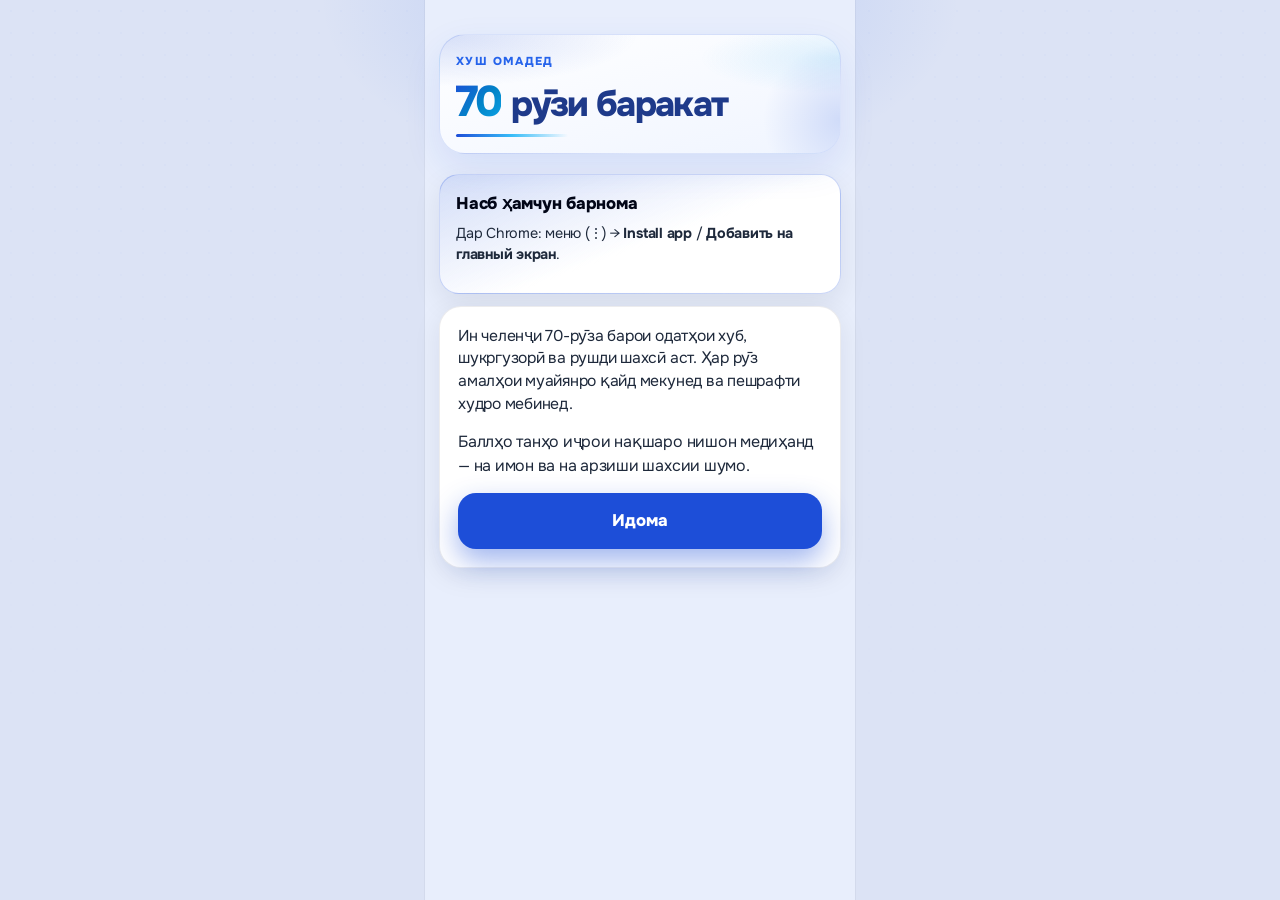
==== index.html @ 924b35f1 "fix: 404 guide paths + deploy guide images" ====
<!doctype html>
<html lang="tg">
  <head>
    <meta charset="UTF-8" />
    <meta
      name="viewport"
      content="width=device-width, initial-scale=1, maximum-scale=1, viewport-fit=cover, user-scalable=no"
    />
    <meta name="theme-color" content="#1d4ed8" media="(prefers-color-scheme: light)" />
    <meta name="theme-color" content="#0b1220" media="(prefers-color-scheme: dark)" />
    <meta name="theme-color" content="#1d4ed8" />
    <meta name="mobile-web-app-capable" content="yes" />
    <meta name="apple-mobile-web-app-capable" content="yes" />
    <meta name="apple-mobile-web-app-status-bar-style" content="default" />
    <meta name="apple-mobile-web-app-title" content="70 рӯзи баракат" />
    <meta name="application-name" content="70 рӯзи баракат" />
    <meta name="description" content="70 рӯзи баракат — челенҷи рушди шахсӣ ва одатҳои ҳаррӯза" />
    <link rel="icon" type="image/svg+xml" href="./favicon.svg" />
    <link rel="apple-touch-icon" href="./apple-touch-icon.png" />
    <link rel="preconnect" href="https://fonts.googleapis.com" />
    <link rel="preconnect" href="https://fonts.gstatic.com" crossorigin />
    <link
      href="https://fonts.googleapis.com/css2?family=Onest:wght@400;500;600;700;800&family=Noto+Naskh+Arabic:wght@400;600;700&display=swap"
      rel="stylesheet"
    />
    <title>70 рӯзи баракат</title>
    <script type="module" crossorigin src="./assets/index-BvGqB0F6.js"></script>
    <link rel="stylesheet" crossorigin href="./assets/index-CPf7qtQz.css">
  <link rel="manifest" href="./manifest.webmanifest"><script id="vite-plugin-pwa:register-sw" src="./registerSW.js"></script></head>
  <body>
    <div id="root"></div>
  </body>
</html>
---- assets/index-CPf7qtQz.css ----
:root,[data-theme=light]{--bg: #e8eefc;--bg-elevated: #ffffff;--bg-card: #ffffff;--bg-card-hover: #ffffff;--border: rgba(15, 23, 42, .08);--border-strong: rgba(15, 23, 42, .14);--text: #020617;--text-muted: #1e293b;--text-soft: #475569;--primary: #1d4ed8;--primary-dim: rgba(29, 78, 216, .12);--primary-strong: #1e40af;--primary-ink: #ffffff;--accent: #ea580c;--accent-dim: rgba(234, 88, 12, .12);--violet: #0f766e;--violet-dim: rgba(15, 118, 110, .12);--danger: #dc2626;--danger-dim: rgba(220, 38, 38, .1);--success: #059669;--success-dim: rgba(5, 150, 105, .12);--shadow: 0 10px 28px rgba(15, 23, 42, .08);--shadow-lg: 0 18px 44px rgba(29, 78, 216, .16);--radius: 22px;--radius-sm: 16px;--nav-h: 72px;--safe-bottom: env(safe-area-inset-bottom, 0px);--font: "Onest", "Segoe UI", Tahoma, sans-serif;--mesh-1: rgba(29, 78, 216, .2);--mesh-2: rgba(234, 88, 12, .14);color-scheme:light}[data-theme=dark]{--bg: #0b1220;--bg-elevated: #111827;--bg-card: #152033;--bg-card-hover: #1a2740;--border: rgba(226, 232, 240, .08);--border-strong: rgba(226, 232, 240, .16);--text: #f1f5f9;--text-muted: #94a3b8;--text-soft: #64748b;--primary: #60a5fa;--primary-dim: rgba(96, 165, 250, .16);--primary-strong: #3b82f6;--primary-ink: #0b1220;--accent: #fbbf24;--accent-dim: rgba(251, 191, 36, .14);--violet: #818cf8;--violet-dim: rgba(129, 140, 248, .16);--danger: #fb7185;--danger-dim: rgba(251, 113, 133, .14);--success: #34d399;--success-dim: rgba(52, 211, 153, .14);--shadow: 0 12px 40px rgba(0, 0, 0, .35);--shadow-lg: 0 24px 60px rgba(37, 99, 235, .18);--mesh-1: rgba(96, 165, 250, .12);--mesh-2: rgba(251, 191, 36, .08);color-scheme:dark}*{box-sizing:border-box}html,body,#root{min-height:100%}body{margin:0;font-family:var(--font);background:var(--bg);color:var(--text);line-height:1.55;-webkit-font-smoothing:antialiased;letter-spacing:-.015em}body:before{content:"";position:fixed;top:0;right:0;bottom:0;left:0;pointer-events:none;z-index:-1;background:radial-gradient(ellipse 80% 55% at 8% -8%,var(--mesh-1),transparent 52%),radial-gradient(ellipse 70% 45% at 92% 0%,var(--mesh-2),transparent 48%),radial-gradient(ellipse 60% 40% at 50% 110%,rgba(79,70,229,.12),transparent 55%),linear-gradient(180deg,#f8faff 0%,var(--bg) 45%,#e8eeff 100%)}body:after{content:"";position:fixed;top:0;right:0;bottom:0;left:0;pointer-events:none;z-index:-1;opacity:.35;background-image:radial-gradient(rgba(37,99,235,.06) 1px,transparent 1px);background-size:22px 22px;-webkit-mask-image:linear-gradient(180deg,#000 20%,transparent 90%);mask-image:linear-gradient(180deg,#000 20%,transparent 90%)}button,input,select,textarea{font:inherit;color:inherit}a{color:var(--primary);text-decoration:none}a:hover{text-decoration:underline}:focus-visible{outline:2px solid var(--primary);outline-offset:3px}.arabic{font-family:Noto Naskh Arabic,Amiri,serif;direction:rtl;text-align:right;line-height:2.05;font-size:1.28em}@media(prefers-reduced-motion:reduce){*,*:before,*:after{animation-duration:.01ms!important;animation-iteration-count:1!important;transition-duration:.01ms!important;scroll-behavior:auto!important}}@keyframes rise-in{0%{opacity:0;transform:translateY(12px)}to{opacity:1;transform:translateY(0)}}@keyframes soft-pulse{0%,to{box-shadow:0 0 #2563eb40}50%{box-shadow:0 0 0 10px #2563eb00}}@keyframes shimmer{0%{background-position:0% 50%}to{background-position:100% 50%}}@keyframes brand-in{0%{opacity:0;transform:translateY(14px)}to{opacity:1;transform:translateY(0)}}@keyframes brand-line{0%{transform:scaleX(0);opacity:0}to{transform:scaleX(1);opacity:1}}@keyframes ring-pop{0%{opacity:0;transform:scale(.82)}70%{transform:scale(1.04)}to{opacity:1;transform:scale(1)}}@keyframes masthead-glow{0%,to{opacity:.55}50%{opacity:.9}}.app-shell{min-height:100dvh;padding-bottom:calc(var(--nav-h) + var(--safe-bottom) + 48px);max-width:430px;margin:0 auto;position:relative;box-shadow:0 0 0 1px #0f172a0a;background:var(--bg)}html{scroll-padding-bottom:calc(var(--nav-h) + var(--safe-bottom) + 48px)}@media(display-mode:standalone){.app-shell{max-width:100%;box-shadow:none}body:before{background:radial-gradient(ellipse 80% 50% at 10% -10%,var(--mesh-1),transparent 52%),radial-gradient(ellipse 70% 40% at 90% 0%,var(--mesh-2),transparent 48%),var(--bg)}}.install-box{padding:16px;border-radius:20px;background:linear-gradient(160deg,#1d4ed81a,#fff 55%);border:1.5px solid rgba(29,78,216,.22);box-shadow:var(--shadow)}.install-box strong{display:block;font-size:1.05rem;font-weight:800;margin-bottom:6px;color:var(--text)}.install-box p{margin:0 0 12px;font-size:.9rem;color:var(--text-muted);line-height:1.45}.install-box.is-done{background:linear-gradient(160deg,#0596691a,#fff 55%);border-color:#05966947}.install-box.is-done p{margin-bottom:0}.install-ios-lead{margin-bottom:10px!important}.install-steps{margin:0;padding:0 0 0 1.2rem;display:flex;flex-direction:column;gap:8px;font-size:.92rem;font-weight:600;color:var(--text);line-height:1.4}.install-steps li::marker{font-weight:900;color:var(--primary)}.social-pick-grid{display:grid;grid-template-columns:1fr 1fr;gap:8px}.social-pick{min-height:48px;border-radius:14px;border:1.5px solid var(--border-strong);background:#f8fafc;font-weight:800;font-size:.9rem;color:var(--text);cursor:pointer;-webkit-tap-highlight-color:transparent}.social-pick.on{background:var(--primary);border-color:transparent;color:#fff;box-shadow:0 6px 16px #1d4ed847}.block-preview-screen{margin-top:8px;min-height:220px;border-radius:18px;background:#000;color:#e2e8f0;padding:28px 20px;display:flex;flex-direction:column;align-items:center;justify-content:center;text-align:center;gap:12px}.block-preview-screen strong{color:#fff;font-size:1.35rem}.block-preview-screen p{margin:0;white-space:pre-line;line-height:1.45;font-size:.92rem}.perm-row{display:flex;align-items:center;justify-content:space-between;gap:10px;padding:10px 0;border-bottom:1px solid var(--border);font-weight:700;font-size:.92rem}.perm-row:last-of-type{border-bottom:0}.ios-steps{margin:0;padding-inline-start:1.2rem;color:var(--text-muted);font-size:.92rem;line-height:1.5}.ios-steps li{margin-bottom:8px}.block-shield{position:fixed;top:0;right:0;bottom:0;left:0;z-index:300;background:#000;color:#e2e8f0;display:flex;flex-direction:column;align-items:center;justify-content:center;text-align:center;padding:32px 24px calc(32px + var(--nav-h) + var(--safe-bottom));gap:14px;animation:rise-in .25s ease both}.block-shield-brand{margin:0;color:#60a5fa;font-weight:800;font-size:.85rem;letter-spacing:.06em;text-transform:uppercase}.block-shield h2{margin:0;color:#fff;font-size:1.6rem}.block-shield-body{margin:0 0 12px;white-space:pre-line;line-height:1.5;max-width:22rem}.block-shield .btn{width:min(100%,280px)}.app-main{width:100%;margin:0 auto;padding:14px 14px 20px;animation:rise-in .4s ease both;padding-left:max(14px,env(safe-area-inset-left));padding-right:max(14px,env(safe-area-inset-right))}.phone-stack{display:flex;flex-direction:column;gap:12px}.phone-header{padding:2px 2px 0}.phone-greeting{font-size:1.45rem!important;margin-bottom:2px!important}.phone-date{margin:4px 0 0;color:var(--text-soft);font-size:.86rem;font-weight:600}.home-phone{gap:14px}.home-masthead{position:relative;overflow:hidden;border-radius:26px;padding:18px 16px 16px;background:radial-gradient(ellipse 90% 80% at 0% 0%,rgba(29,78,216,.18),transparent 55%),radial-gradient(ellipse 70% 60% at 100% 20%,rgba(14,165,233,.12),transparent 50%),linear-gradient(165deg,#fff,#f0f5ff);border:1px solid rgba(29,78,216,.14);box-shadow:0 14px 36px #1d4ed81a;animation:brand-in .55s cubic-bezier(.22,1,.36,1) both}.home-masthead:after{content:"";position:absolute;inset:auto -20% -40% auto;width:160px;height:160px;border-radius:50%;background:radial-gradient(circle,rgba(29,78,216,.16),transparent 68%);pointer-events:none;animation:masthead-glow 5s ease-in-out infinite}[data-theme=dark] .home-masthead{background:radial-gradient(ellipse 90% 80% at 0% 0%,rgba(96,165,250,.18),transparent 55%),radial-gradient(ellipse 70% 60% at 100% 20%,rgba(56,189,248,.1),transparent 50%),linear-gradient(165deg,#152033,#0f172a);border-color:#93c5fd29;box-shadow:0 16px 40px #00000059}.onboarding-masthead{margin-bottom:8px}.home-top-row{position:relative;z-index:1;display:flex;align-items:flex-start;justify-content:space-between;gap:12px}.home-brand-eyebrow{margin:0 0 8px;font-size:.72rem;font-weight:800;letter-spacing:.12em;text-transform:uppercase;color:#2563eb;animation:brand-in .5s cubic-bezier(.22,1,.36,1) .05s both}[data-theme=dark] .home-brand-eyebrow{color:#93c5fd}.home-brand-title{margin:0;display:flex;flex-wrap:wrap;align-items:baseline;gap:.18em .28em;font-size:clamp(1.7rem,6.8vw,2.2rem);font-weight:800;letter-spacing:-.045em;line-height:1.05;color:#0f172a;max-width:12.5ch;animation:brand-in .55s cubic-bezier(.22,1,.36,1) .1s both}.home-brand-num{display:inline-block;font-size:1.22em;background:linear-gradient(135deg,#1d4ed8,#0284c7 55%,#0ea5e9);-webkit-background-clip:text;background-clip:text;color:transparent;letter-spacing:-.06em}.home-brand-rest{color:#1e3a8a}[data-theme=dark] .home-brand-title{color:#e2e8f0}[data-theme=dark] .home-brand-rest{color:#bfdbfe}[data-theme=dark] .home-brand-num{background:linear-gradient(135deg,#93c5fd,#38bdf8);-webkit-background-clip:text;background-clip:text;color:transparent}.home-brand-line{display:block;width:min(112px,40%);height:3px;margin:10px 0 0;border-radius:999px;background:linear-gradient(90deg,#1d4ed8,#38bdf8,transparent);transform-origin:left center;animation:brand-line .7s cubic-bezier(.22,1,.36,1) .28s both}.onboarding-brand{max-width:none}.home-hello{margin:12px 0 0;font-size:1.02rem;font-weight:700;letter-spacing:-.02em;line-height:1.25;color:var(--text);animation:brand-in .55s cubic-bezier(.22,1,.36,1) .22s both}.home-date{margin:3px 0 0;font-size:.82rem;font-weight:600;color:var(--text-soft);animation:brand-in .55s cubic-bezier(.22,1,.36,1) .28s both}.day-ring{width:62px;height:62px;border-radius:20px;background:linear-gradient(155deg,#3b82f6,#1d4ed8 55%,#1e40af);color:#fff;display:grid;place-content:center;text-align:center;box-shadow:0 12px 28px #1d4ed861,inset 0 1px #ffffff40;flex-shrink:0;line-height:1;animation:ring-pop .65s cubic-bezier(.22,1,.36,1) .18s both}.day-ring strong{font-size:1.4rem;font-weight:800;letter-spacing:-.04em}.day-ring span{font-size:.68rem;font-weight:700;opacity:.88}@media(prefers-reduced-motion:reduce){.home-masthead,.home-masthead:after,.home-brand-eyebrow,.home-brand-title,.home-brand-line,.home-hello,.home-date,.day-ring{animation:none!important}}.hero-shukr{border-radius:24px;padding:18px;background:radial-gradient(circle at 92% -10%,rgba(234,88,12,.22),transparent 42%),linear-gradient(165deg,#fff7ed,#fff 55%);border:1px solid rgba(234,88,12,.28);box-shadow:0 16px 40px #ea580c24;animation:rise-in .45s ease both}.hero-shukr.is-done{background:linear-gradient(165deg,#ecfdf5,#fff 60%);border-color:#05966947;box-shadow:0 12px 30px #0596691f}.hero-step{display:inline-block;font-size:.72rem;font-weight:800;letter-spacing:.04em;text-transform:uppercase;color:#c2410c;background:#ea580c1f;padding:5px 10px;border-radius:999px}.hero-shukr.is-done .hero-step{color:var(--success);background:var(--success-dim)}.hero-shukr h2{margin:10px 0 8px;font-size:1.5rem;font-weight:800;letter-spacing:-.03em;color:var(--text)}.hero-shukr p{margin:0 0 14px;color:var(--text-muted);font-size:.92rem;line-height:1.45;display:-webkit-box;-webkit-line-clamp:2;-webkit-box-orient:vertical;overflow:hidden}.score-strip{border-radius:20px;padding:14px 16px;background:#fff;border:1px solid var(--border);box-shadow:var(--shadow);animation:rise-in .5s ease both}.score-strip-top{display:flex;align-items:flex-end;justify-content:space-between;gap:10px;margin-bottom:10px}.score-strip-label{margin:0 0 2px;font-size:.72rem;font-weight:800;letter-spacing:.04em;text-transform:uppercase;color:var(--text-soft)}.score-strip-num{margin:0;font-size:1.85rem;font-weight:800;letter-spacing:-.04em;line-height:1;color:var(--text)}.score-strip-num span{font-size:.95rem;font-weight:700;color:var(--text-soft)}.score-strip-link{min-width:52px;min-height:40px;display:grid;place-items:center;border-radius:14px;background:var(--primary-dim);color:var(--primary);font-weight:800;font-size:.95rem;text-decoration:none}.score-strip-hint{margin:8px 0 0;font-size:.84rem;font-weight:600;color:var(--text-muted)}.acts-block{display:flex;flex-direction:column;gap:10px}.acts-head{display:flex;align-items:baseline;justify-content:space-between;gap:8px;padding:0 2px}.acts-head h2{margin:0;font-size:1.05rem;font-weight:800}.acts-head span{font-size:.82rem;font-weight:700;color:var(--text-soft)}.acts-toggle{width:100%;min-height:44px;border:1px dashed rgba(29,78,216,.28);border-radius:14px;background:#1d4ed80f;color:var(--primary);font-weight:800;font-size:.9rem;cursor:pointer}.acts-locked-hint{margin:0;padding:8px 12px;border-radius:12px;background:#0f172a0a;color:var(--text-soft);font-size:.82rem;font-weight:700;text-align:center}.acts-all-done{padding:22px 16px;border-radius:18px;background:#05966914;border:1px solid rgba(5,150,105,.2);text-align:center}.acts-all-done-title{margin:0 0 6px;font-size:1.15rem;font-weight:800;color:var(--success)}.acts-all-done-hint{margin:0;font-size:.88rem;color:var(--text-soft);font-weight:600}.act-card{display:flex;flex-direction:column;gap:12px;padding:14px;border-radius:18px;background:#fff;border:1px solid var(--border);box-shadow:0 6px 18px #0f172a0d;animation:rise-in .35s ease both}.act-card.done{border-color:#05966959;background:linear-gradient(180deg,#f0fdf4,#fff)}.act-card.missed{border-color:#dc262640}.act-card.na{opacity:.7}.act-card-top{display:flex;align-items:flex-start;justify-content:space-between;gap:10px}.act-card-title{margin:0;font-size:1.02rem;font-weight:800;letter-spacing:-.02em;line-height:1.3}.act-card-meta{display:flex;flex-wrap:wrap;gap:6px;margin-top:6px}.act-pts{font-size:.8rem;font-weight:800;color:var(--success)}.chip{display:inline-flex;align-items:center;padding:4px 9px;border-radius:999px;font-size:.75rem;font-weight:800;background:var(--primary-dim);color:var(--primary)}.chip-ok{background:var(--success-dim);color:var(--success)}.chip-no{background:var(--danger-dim);color:var(--danger)}.act-desc{padding:10px 12px;border-radius:12px;background:#1d4ed80f;font-size:.9rem;color:var(--text-muted);line-height:1.45}.act-desc p{margin:0}.act-quote{margin-top:8px!important;font-style:italic}.act-actions{display:grid;grid-template-columns:1.25fr 1fr;gap:10px}.act-actions:has(>:nth-child(3)){grid-template-columns:1.2fr 1fr .72fr}.tap-btn{min-height:58px;border-radius:16px;border:1.5px solid var(--border-strong);background:#f8fafc;font-weight:800;font-size:1.05rem;color:var(--text-muted);cursor:pointer;-webkit-tap-highlight-color:transparent;touch-action:manipulation;transition:transform .12s ease,background .15s ease,color .15s ease;scroll-margin-bottom:calc(var(--nav-h) + var(--safe-bottom) + 24px)}.tap-btn:active{transform:scale(.97)}.tap-btn.tap-yes.on{background:var(--success);border-color:transparent;color:#fff;box-shadow:0 8px 20px #0596694d}.tap-btn.tap-no.on{background:var(--danger);border-color:transparent;color:#fff;box-shadow:0 8px 20px #dc262647}.tap-btn.tap-na.on{background:#0f766e;border-color:transparent;color:#fff}.social-quick{display:flex;flex-direction:column;gap:8px}.social-hint{margin:0;font-size:.85rem;font-weight:600;color:var(--text-soft)}.social-grid{display:grid;grid-template-columns:repeat(5,1fr);gap:6px}.social-chip{min-height:48px;border-radius:14px;border:1.5px solid var(--border-strong);background:#f8fafc;font-weight:800;font-size:.82rem;color:var(--text);cursor:pointer;-webkit-tap-highlight-color:transparent}.social-chip.on{background:var(--primary);border-color:transparent;color:#fff;box-shadow:0 6px 16px #1d4ed84d}.social-result{margin:0;font-size:.85rem;font-weight:700;color:var(--text-muted)}.btn-xl{min-height:56px!important;font-size:1.05rem!important;border-radius:18px!important}.done-banner{min-height:52px;display:grid;place-items:center;border-radius:16px;background:var(--success-dim);color:var(--success);font-weight:800}.info-dot{width:40px;height:40px;border-radius:50%;border:1px solid var(--border-strong);background:#fff;font-weight:800;color:var(--primary);cursor:pointer;flex-shrink:0}.brand-mark{display:inline-flex;align-items:center;gap:8px;font-size:.78rem;font-weight:800;letter-spacing:.05em;text-transform:uppercase;color:#1e40af;margin:0 0 8px}.brand-mark:before{content:"";width:8px;height:8px;border-radius:50%;background:var(--primary);animation:soft-pulse 2.4s ease infinite}.page-title{font-size:clamp(1.6rem,4.5vw,2rem);font-weight:800;letter-spacing:-.04em;line-height:1.12;margin:0 0 6px}.page-sub{margin:0 0 20px;color:var(--text-muted);font-size:.98rem;line-height:1.45}.section-head{display:flex;align-items:baseline;justify-content:space-between;gap:12px;margin:8px 0 12px}.section-head h2{margin:0;font-size:1.08rem;font-weight:800;letter-spacing:-.02em}.section-head a{font-size:.88rem;font-weight:700;white-space:nowrap}.card{background:#fff;border:1px solid var(--border);border-radius:var(--radius);padding:18px;box-shadow:0 8px 28px #0f172a14;animation:rise-in .5s ease both}.card:nth-child(2){animation-delay:.04s}.card:nth-child(3){animation-delay:.08s}.stack>.card+.card{margin-top:14px}.phone-stack>.card+.card{margin-top:0}.card-quiet{box-shadow:none;background:var(--bg-elevated)}.card-gold{border:1px solid rgba(245,158,11,.45);background:linear-gradient(160deg,#fff8e7,#fff 58%);position:relative;overflow:hidden;padding:20px 18px 18px;box-shadow:0 14px 36px #f59e0b2e}[data-theme=dark] .card-gold{background:linear-gradient(160deg,#2a2114,#152033 55%)}.card-gold:after{content:"";position:absolute;top:-60px;right:-40px;width:180px;height:180px;border-radius:50%;background:radial-gradient(circle,rgba(245,158,11,.28),transparent 68%);pointer-events:none;animation:soft-pulse 3s ease infinite}.score-hero{display:grid;gap:14px}.score-hero .score-num{font-size:clamp(2.1rem,6vw,2.6rem);font-weight:800;letter-spacing:-.05em;line-height:1;margin:0;color:var(--text)}.score-hero .score-label{margin:0 0 4px;font-size:.78rem;font-weight:800;color:var(--text-soft);text-transform:uppercase;letter-spacing:.06em}.muted{color:var(--text-muted)}.soft{color:var(--text-soft)}.stack{display:flex;flex-direction:column;gap:14px}.row{display:flex;align-items:center;gap:10px}.row-between{display:flex;align-items:center;justify-content:space-between;gap:12px}.btn{-webkit-appearance:none;-moz-appearance:none;appearance:none;border:1px solid transparent;border-radius:16px;min-height:52px;padding:0 18px;font-weight:800;cursor:pointer;display:inline-flex;align-items:center;justify-content:center;gap:8px;letter-spacing:-.01em;transition:transform .15s ease,background .15s ease,box-shadow .15s ease;text-decoration:none;-webkit-tap-highlight-color:transparent;touch-action:manipulation;-webkit-user-select:none;user-select:none}.btn:hover{text-decoration:none}.btn:active{transform:scale(.98)}.btn-primary{background:#1d4ed8!important;color:#fff!important;box-shadow:0 12px 28px #1d4ed86b}.btn-primary:hover{background:#1e40af!important;color:#fff!important;filter:none}.btn-primary:active{background:#1e3a8a!important}.btn-secondary{background:var(--primary-dim);color:var(--primary)}.btn-ghost{background:transparent;border-color:var(--border-strong);color:var(--text)}.btn-danger{background:var(--danger-dim);color:var(--danger)}.btn-block{width:100%}.btn-sm{min-height:38px;padding:0 12px;font-size:.86rem;border-radius:12px}.btn:disabled{opacity:.45;cursor:not-allowed}.field{display:flex;flex-direction:column;gap:6px}.field label{font-size:.88rem;color:var(--text-muted);font-weight:700}.field input,.field select,.field textarea{min-height:50px;border-radius:14px;border:1px solid var(--border-strong);background:var(--bg-elevated);padding:12px 14px;transition:border-color .15s ease,box-shadow .15s ease}.field input:focus,.field select:focus,.field textarea:focus{border-color:var(--primary);box-shadow:0 0 0 4px var(--primary-dim);outline:none}.field textarea{min-height:96px;resize:vertical}input[type=range]{accent-color:var(--primary);width:100%}.progress-track{height:9px;border-radius:999px;background:#0f172a14;overflow:hidden}[data-theme=dark] .progress-track{background:#ffffff14}.progress-fill{height:100%;border-radius:inherit;background:linear-gradient(90deg,var(--primary),#38bdf8,var(--accent));background-size:200% 100%;width:0%;transition:width .4s ease;animation:shimmer 2.8s linear infinite}.pill{display:inline-flex;align-items:center;gap:6px;padding:5px 11px;border-radius:999px;font-size:.78rem;font-weight:800;background:var(--violet-dim);color:var(--violet)}.pill-teal,.pill-primary{background:var(--primary-dim);color:var(--primary)}.pill-gold{background:var(--accent-dim);color:#b45309}[data-theme=dark] .pill-gold{color:var(--accent)}.bottom-nav{position:fixed;left:50%;transform:translate(-50%);bottom:calc(6px + var(--safe-bottom));width:min(410px,calc(100% - 16px));height:var(--nav-h);padding:6px 4px;background:#fffffff0;-webkit-backdrop-filter:blur(20px) saturate(1.35);backdrop-filter:blur(20px) saturate(1.35);border:1px solid rgba(15,23,42,.06);border-radius:26px;display:grid;grid-template-columns:repeat(5,1fr);z-index:40;box-shadow:0 14px 36px #0f172a24}[data-theme=dark] .bottom-nav{background:#111827eb;border-color:#ffffff14;box-shadow:0 16px 40px #00000073}.nav-item{display:flex;flex-direction:column;align-items:center;justify-content:center;gap:4px;text-decoration:none;color:var(--text-soft);min-height:calc(var(--nav-h) - 12px);border-radius:18px;padding:4px 2px;-webkit-tap-highlight-color:transparent;transition:color .18s ease;position:relative;z-index:1}.nav-item .nav-icon,.nav-item svg{pointer-events:none}.nav-item:hover{text-decoration:none;color:var(--text)}.nav-bubble{width:40px;height:32px;border-radius:12px;display:grid;place-items:center;transition:background .18s ease,color .18s ease,transform .18s ease}.nav-label{font-size:.62rem;font-weight:800;line-height:1;letter-spacing:-.01em}.nav-item.active{color:var(--primary)}.nav-item.active .nav-bubble{background:linear-gradient(160deg,#3b82f6,#1d4ed8);color:#fff;transform:translateY(-1px);box-shadow:0 6px 14px #1d4ed859}.nav-icon{width:20px;height:20px}.check-list{display:flex;flex-direction:column;gap:10px}.activity-item{display:flex;flex-direction:column;gap:12px;padding:14px;border-radius:18px;border:1px solid var(--border);background:#fff;transition:transform .15s ease,border-color .15s ease;animation:rise-in .4s ease both;box-shadow:0 4px 14px #0f172a0a}.activity-item:active{transform:scale(.995)}.activity-item.done{border-color:#05966959;background:color-mix(in srgb,var(--success-dim) 55%,var(--bg-elevated))}.activity-item.missed{border-color:#e11d4840}.activity-item.na{opacity:.65}.activity-top{display:flex;align-items:flex-start;justify-content:space-between;gap:10px}.activity-title{margin:0;font-size:1rem;font-weight:800;letter-spacing:-.02em;line-height:1.3}.activity-meta{display:flex;flex-wrap:wrap;gap:6px;margin-top:6px}.activity-actions{display:grid;grid-template-columns:1.2fr 1fr;gap:10px}.activity-actions:has(>:nth-child(3)){grid-template-columns:1.15fr 1fr .75fr}.state-btn{min-height:58px;border-radius:16px;border:1px solid var(--border-strong);background:var(--bg-card);cursor:pointer;font-weight:800;font-size:1.05rem;color:var(--text-muted);transition:transform .12s ease,background .15s ease;-webkit-tap-highlight-color:transparent;touch-action:manipulation}.state-btn:active{transform:scale(.97)}.state-btn.active-done{background:var(--success);color:#fff;border-color:transparent}.state-btn.active-missed{background:var(--danger);color:#fff;border-color:transparent}.state-btn.active-na{background:var(--violet-dim);color:var(--violet);border-color:transparent}.chip-row{display:grid;grid-template-columns:repeat(5,1fr);gap:8px}.chip-row .btn{min-height:44px;padding:0 4px;font-size:.85rem}.empty{text-align:center;padding:36px 18px;color:var(--text-muted)}.calendar-grid{display:grid;grid-template-columns:repeat(7,1fr);gap:6px}.cal-day{aspect-ratio:1;border-radius:12px;border:1px solid var(--border);background:var(--bg-elevated);display:flex;flex-direction:column;align-items:center;justify-content:center;font-size:.72rem;font-weight:800;color:var(--text-muted);cursor:pointer;padding:2px;transition:transform .12s ease}.cal-day:active{transform:scale(.96)}.cal-day.today{border-color:var(--primary);box-shadow:inset 0 0 0 1px var(--primary)}.cal-day.good{background:var(--success-dim);color:var(--success)}.cal-day.mid{background:var(--accent-dim);color:#b45309}.cal-day.low{background:var(--danger-dim);color:var(--danger)}.cal-day.future{opacity:.35;cursor:default}.week-bars{display:grid;grid-template-columns:repeat(7,1fr);gap:8px;align-items:end;min-height:110px}.week-bar{display:flex;flex-direction:column;align-items:center;gap:6px;min-width:0}.week-bar .bar{width:100%;max-width:26px;border-radius:8px 8px 4px 4px;background:linear-gradient(180deg,var(--primary),#38bdf8);min-height:4px;transition:height .35s ease}.week-bar .label{font-size:.68rem;color:var(--text-soft);text-align:center;font-weight:700;line-height:1.25}.modal-backdrop{position:fixed;top:0;right:0;bottom:0;left:0;background:#0f172a73;display:flex;align-items:flex-end;justify-content:center;z-index:50;padding:16px;animation:rise-in .25s ease both}@media(min-width:640px){.modal-backdrop{align-items:center}}.modal{width:min(480px,100%);background:var(--bg-card);border:1px solid var(--border);border-radius:26px;padding:22px;box-shadow:var(--shadow-lg);max-height:85dvh;overflow:auto;animation:rise-in .3s ease both}.toast{position:fixed;left:50%;bottom:calc(var(--nav-h) + var(--safe-bottom) + 28px);transform:translate(-50%);background:var(--bg-elevated);border:1px solid var(--border-strong);border-radius:16px;padding:12px 16px;z-index:60;max-width:min(420px,calc(100% - 32px));box-shadow:var(--shadow-lg);font-weight:700;font-size:.92rem;animation:rise-in .25s ease both}.sr-only{position:absolute;width:1px;height:1px;padding:0;margin:-1px;overflow:hidden;clip:rect(0,0,0,0);border:0}.reading-shell{max-width:40rem;margin:0 auto}.reading-body{font-size:calc(1.08rem * var(--text-scale, 1));line-height:1.8}.segmented{display:grid;grid-template-columns:1fr 1fr;gap:4px;padding:4px;background:var(--bg-elevated);border-radius:16px;border:1px solid var(--border)}.segmented button{min-height:48px;border:0;border-radius:12px;background:transparent;cursor:pointer;font-weight:800;font-size:.95rem;color:var(--text-muted);transition:background .15s ease,color .15s ease;-webkit-tap-highlight-color:transparent;touch-action:manipulation}.segmented button.active{background:#1d4ed8;color:#fff}.hint{margin:0;font-size:.9rem;color:var(--text-muted);line-height:1.45}.disclaimer{margin:4px 0 0;font-size:.78rem;color:var(--text-soft);line-height:1.4}.shukr-top-row{display:flex;align-items:flex-start;justify-content:space-between;gap:10px}.tools-btn{width:44px;height:44px;border-radius:14px;border:1px solid var(--border-strong);background:#fff;font-weight:900;letter-spacing:.08em;color:var(--text-muted);cursor:pointer;flex-shrink:0}.shukr-tools{display:flex;flex-direction:column;gap:10px;padding:12px;border-radius:18px;background:#fff;border:1px solid var(--border);box-shadow:var(--shadow)}.reader-nav{position:sticky;top:8px;z-index:30;display:flex;flex-direction:column;gap:10px;padding:12px;border-radius:20px;border:1.5px solid rgba(29,78,216,.22);background:#fffffff5;-webkit-backdrop-filter:blur(16px);backdrop-filter:blur(16px);box-shadow:0 12px 32px #0f172a1f}.reader-nav-actions{display:grid;grid-template-columns:1fr 1fr;gap:8px}.reader-nav-btn{min-height:56px;border-radius:16px;border:1px solid var(--border-strong);background:var(--bg-card);color:var(--text);font-weight:800;font-size:1rem;cursor:pointer;padding:0 12px;transition:transform .12s ease;-webkit-tap-highlight-color:transparent;touch-action:manipulation}.reader-nav-btn:active{transform:scale(.98)}.reader-nav-btn:disabled{opacity:.35;cursor:not-allowed}.reader-nav-btn-primary{background:#1d4ed8;color:#fff;border-color:transparent;box-shadow:0 6px 20px #1d4ed852}.text-scale-field{margin:0}.text-scale-field span{font-size:.8rem;font-weight:700;color:var(--text-soft)}.shukr-card{min-height:220px}.reader-nav-center{display:flex;flex-direction:column;align-items:center;gap:6px;text-align:center;font-size:.9rem}.reader-nav-center strong{font-weight:800;letter-spacing:-.02em}.reader-progress-track{width:100%;height:6px;border-radius:999px;background:#0f172a14;overflow:hidden}[data-theme=dark] .reader-progress-track{background:#ffffff14}.reader-progress-fill{display:block;height:100%;background:linear-gradient(90deg,var(--accent),var(--primary));border-radius:inherit;transition:width .3s ease}.task-hub-grid{display:grid;gap:10px}.task-hub-card{display:flex;align-items:center;justify-content:space-between;gap:12px;min-height:88px;padding:18px 16px;border-radius:18px;border:1.5px solid rgba(37,99,235,.18);background:#fff;cursor:pointer;text-align:left;width:100%;color:inherit;transition:transform .15s ease,border-color .15s ease,box-shadow .15s ease;animation:rise-in .4s ease both;box-shadow:0 8px 22px #0f172a14;-webkit-tap-highlight-color:transparent;touch-action:manipulation}.task-hub-card:hover,.task-hub-card.active{border-color:#2563eb59;box-shadow:var(--shadow);transform:translateY(-2px)}.task-hub-card h3{margin:0 0 4px;font-size:1rem;font-weight:800}.task-hub-card p{margin:0;font-size:.85rem;color:var(--text-muted)}.extra-door{display:block;border-radius:var(--radius);padding:18px;border:1px dashed rgba(37,99,235,.35);background:linear-gradient(135deg,#2563eb14,#f59e0b14),var(--bg-card);text-decoration:none;color:inherit;transition:transform .15s ease,box-shadow .15s ease;animation:rise-in .5s ease both}.extra-door:hover{text-decoration:none;transform:translateY(-2px);box-shadow:var(--shadow-lg)}.extra-door strong{display:block;font-size:1.1rem;font-weight:800;margin:6px 0}.tasks-window{animation:rise-in .4s ease both}.desktop-aside,.mobile-only{display:none!important}.pg-guide{position:relative;overflow:hidden;border-radius:24px;padding:16px 14px 14px;background:radial-gradient(ellipse 80% 60% at 100% 0%,rgba(14,165,233,.14),transparent 55%),radial-gradient(ellipse 70% 50% at 0% 100%,rgba(29,78,216,.12),transparent 50%),linear-gradient(165deg,#fff,#eef4ff);border:1px solid rgba(29,78,216,.14);box-shadow:0 12px 32px #1d4ed81a;animation:brand-in .55s cubic-bezier(.22,1,.36,1) .12s both}[data-theme=dark] .pg-guide{background:radial-gradient(ellipse 80% 60% at 100% 0%,rgba(56,189,248,.12),transparent 55%),linear-gradient(165deg,#152033,#0f172a);border-color:#93c5fd24}.pg-head{margin-bottom:12px}.pg-eyebrow{margin:0 0 4px;font-size:.7rem;font-weight:800;letter-spacing:.1em;text-transform:uppercase;color:#2563eb}[data-theme=dark] .pg-eyebrow{color:#93c5fd}.pg-guide h2{margin:0;font-size:1.28rem;font-weight:900;letter-spacing:-.03em;color:#0f172a}[data-theme=dark] .pg-guide h2{color:#f8fafc}.pg-lead{margin:4px 0 0;font-size:.86rem;font-weight:600;color:var(--text-soft);line-height:1.35}.pg-tabs{display:grid;grid-template-columns:1fr 1fr;gap:6px;padding:4px;margin-bottom:14px;border-radius:14px;background:#1d4ed814}.pg-tabs button{border:0;border-radius:11px;padding:10px 8px;font-weight:800;font-size:.92rem;background:transparent;color:#475569;cursor:pointer;transition:background .2s ease,color .2s ease,transform .15s ease}.pg-tabs button.on{background:#fff;color:#1d4ed8;box-shadow:0 4px 14px #1d4ed829;transform:translateY(-1px)}[data-theme=dark] .pg-tabs button.on{background:#1e293b;color:#93c5fd}.pg-photo-steps{list-style:none;margin:0 0 12px;padding:0;display:flex;flex-direction:column;gap:12px}.pg-photo-step{margin:0;border-radius:18px;overflow:hidden;background:#fff;border:1px solid rgba(29,78,216,.12);box-shadow:0 8px 22px #1d4ed814;animation:rise-in .45s cubic-bezier(.22,1,.36,1) both}.pg-photo-step img{display:block;width:100%;height:auto;aspect-ratio:4 / 3;object-fit:cover;background:#f8fafc}.pg-photo-cap{display:flex;flex-direction:column;gap:2px;padding:10px 12px 12px}.pg-photo-cap strong{font-size:.95rem;font-weight:800;color:#0f172a}.pg-photo-cap span{font-size:.8rem;font-weight:600;color:var(--text-soft)}[data-theme=dark] .pg-photo-step{background:#152033;border-color:#93c5fd1f}[data-theme=dark] .pg-photo-cap strong{color:#f1f5f9}.pg-steps{list-style:none;margin:0;padding:0;display:flex;flex-direction:column;gap:8px}.pg-step{display:grid;grid-template-columns:28px 44px 1fr;align-items:center;gap:10px;padding:10px;border-radius:16px;background:#ffffffb8;border:1px solid rgba(29,78,216,.08);animation:rise-in .45s cubic-bezier(.22,1,.36,1) both}[data-theme=dark] .pg-step{background:#0f172a8c;border-color:#93c5fd1a}.pg-step-num{width:28px;height:28px;border-radius:9px;display:grid;place-items:center;font-weight:900;font-size:.85rem;color:#fff;background:linear-gradient(135deg,#1d4ed8,#0284c7)}.pg-step-text{display:flex;flex-direction:column;gap:2px;min-width:0}.pg-step-text strong{font-size:.92rem;font-weight:800;color:#0f172a;line-height:1.25}[data-theme=dark] .pg-step-text strong{color:#f1f5f9}.pg-step-text span{font-size:.78rem;font-weight:600;color:var(--text-soft);line-height:1.3}.pg-mini{width:44px;height:36px;border-radius:10px;display:grid;place-items:center;background:linear-gradient(160deg,#dbeafe,#eff6ff);border:1px solid rgba(29,78,216,.12)}[data-theme=dark] .pg-mini{background:linear-gradient(160deg,#1e3a5f,#0f172a)}.pg-mini-pick{display:flex;align-items:center;justify-content:center;gap:4px;padding:0 6px}.pg-mini-pick span{width:8px;height:8px;border-radius:50%;background:#94a3b8}.pg-mini-pick span.on{background:#2563eb;box-shadow:0 0 0 3px #2563eb38}.pg-mini-gear i{width:16px;height:16px;border-radius:50%;border:3px solid #2563eb;box-shadow:0 0 0 2px #93c5fd inset;position:relative}.pg-mini-switch{padding:0 8px}.pg-mini-switch b{display:block;width:28px;height:16px;border-radius:99px;background:#22c55e;position:relative}.pg-mini-switch b:after{content:"";position:absolute;top:2px;right:2px;width:12px;height:12px;border-radius:50%;background:#fff}.pg-mini-home i{width:18px;height:14px;border:2px solid #2563eb;border-top:0;border-radius:0 0 4px 4px;position:relative}.pg-mini-home i:before{content:"";position:absolute;left:-3px;top:-8px;width:0;height:0;border-left:12px solid transparent;border-right:12px solid transparent;border-bottom:8px solid #2563eb}.pg-flow{display:flex;align-items:center;justify-content:center;gap:8px;margin:12px 0 10px;font-size:.72rem;font-weight:800;color:#64748b;letter-spacing:.02em}.pg-flow i{width:18px;height:2px;border-radius:2px;background:linear-gradient(90deg,#93c5fd,#2563eb)}.pg-cta{margin-top:2px;animation:soft-pulse 2.8s ease-in-out infinite}@media(min-width:480px){body{background:#dce3f5}body:before{background:radial-gradient(ellipse 50% 40% at 50% 0%,rgba(37,99,235,.18),transparent 50%),#dce3f5}.app-shell{min-height:100dvh;background:var(--bg);border-radius:0}}
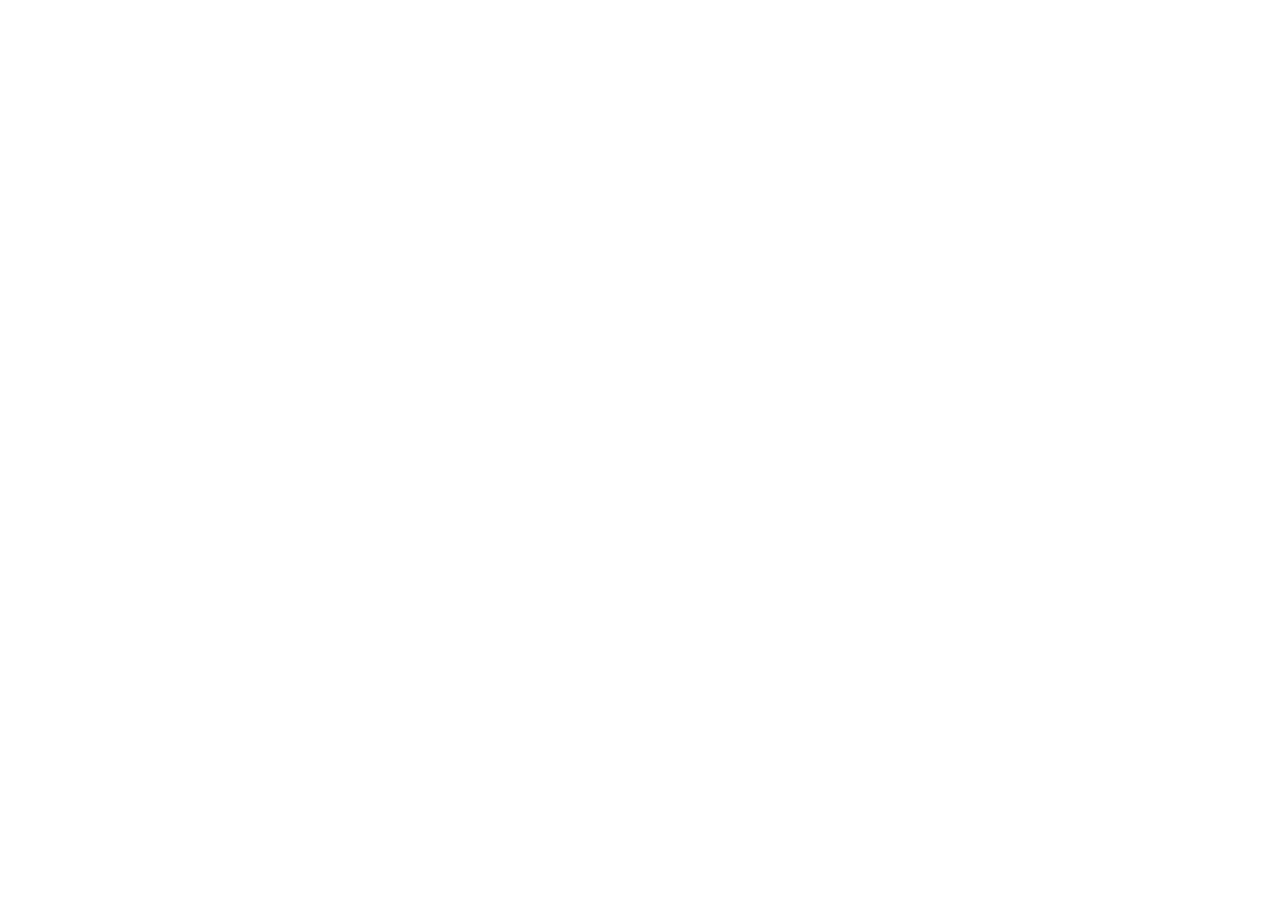
==== commit d6602da8: "fix iPhone Home Screen 404: absolute Pages base + start_url" ====
--- a/index.html
+++ b/index.html
@@ -24,9 +24,35 @@
       rel="stylesheet"
     />
     <title>70 рӯзи баракат</title>
-    <script type="module" crossorigin src="./assets/index-BvGqB0F6.js"></script>
-    <link rel="stylesheet" crossorigin href="./assets/index-CPf7qtQz.css">
-  <link rel="manifest" href="./manifest.webmanifest"><script id="vite-plugin-pwa:register-sw" src="./registerSW.js"></script></head>
+    <!-- Як бор кэши кӯҳнаро пок (404 аз SW) -->
+    <script>
+      (function () {
+        var B = 'ruzi-sw-2026-10-18e';
+        try {
+          if (localStorage.getItem('ruzi_sw_bust') === B) return;
+          localStorage.setItem('ruzi_sw_bust', B);
+          var done = Promise.resolve();
+          if ('serviceWorker' in navigator) {
+            done = navigator.serviceWorker.getRegistrations().then(function (rs) {
+              return Promise.all(rs.map(function (r) { return r.unregister(); }));
+            });
+          }
+          done
+            .then(function () {
+              if (!('caches' in window)) return;
+              return caches.keys().then(function (keys) {
+                return Promise.all(keys.map(function (k) { return caches.delete(k); }));
+              });
+            })
+            .then(function () {
+              location.reload();
+            });
+        } catch (e) {}
+      })();
+    </script>
+    <script type="module" crossorigin src="/70-ruzi-barakat-web/assets/index-D9uZ4FiQ.js"></script>
+    <link rel="stylesheet" crossorigin href="/70-ruzi-barakat-web/assets/index-CPf7qtQz.css">
+  <link rel="manifest" href="/70-ruzi-barakat-web/manifest.webmanifest"><script id="vite-plugin-pwa:register-sw" src="/70-ruzi-barakat-web/registerSW.js"></script></head>
   <body>
     <div id="root"></div> 
